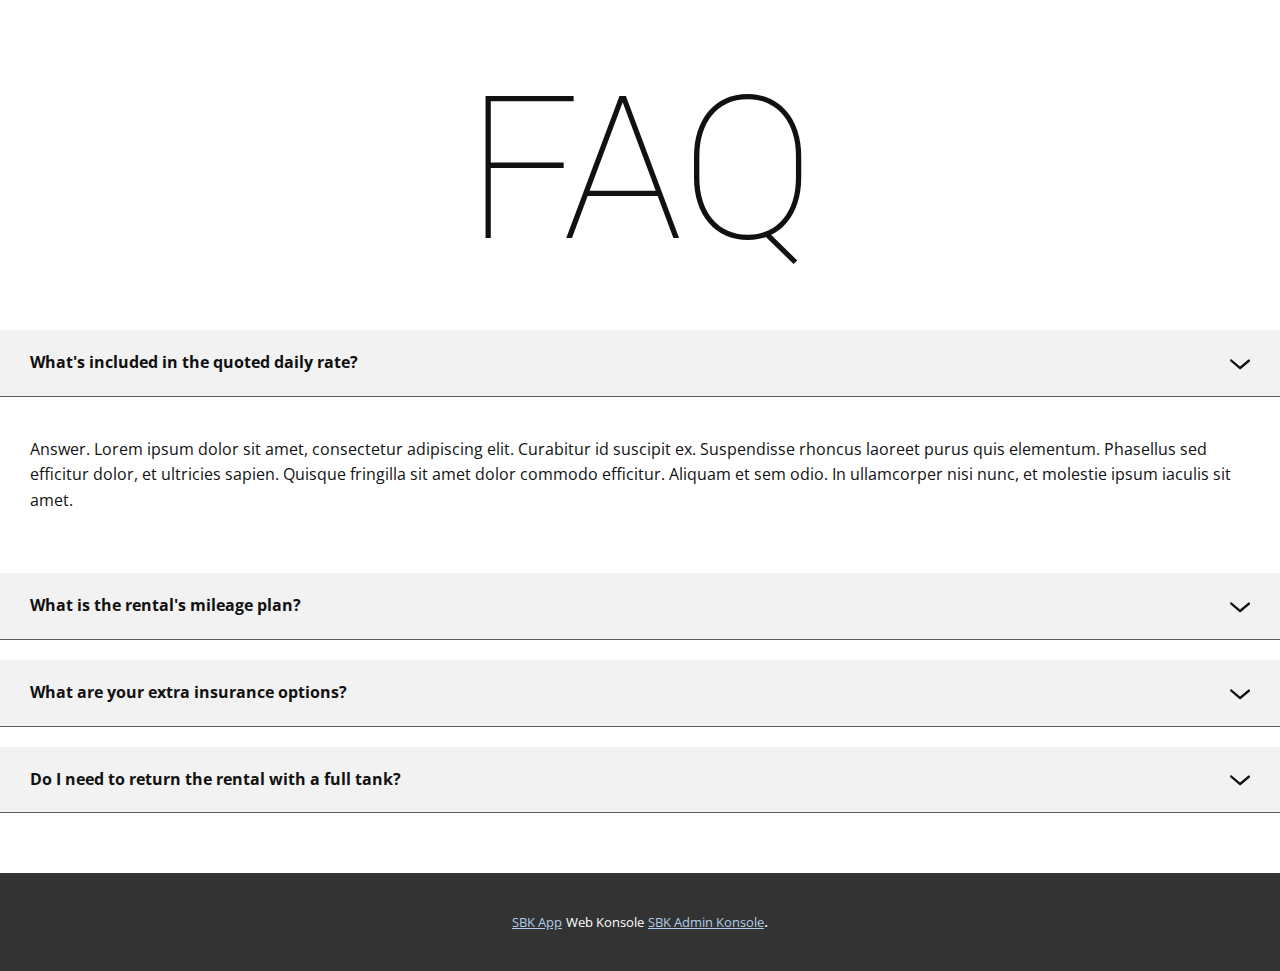
==== faq/index.html @ 0b183281 "update css version" ====
<!DOCTYPE html>
<html style="font-size: 16px;">
  <head>
    <meta name="viewport" content="width=device-width, initial-scale=1.0">
    <meta charset="utf-8">
    <meta name="keywords" content="faq">
    <meta name="description" content="">
    <meta name="page_type" content="np-template-header-footer-from-plugin">
    <title>SBK Faq</title>
    <link rel="stylesheet" href="nicepage.css" media="screen">
    <script class="u-script" type="text/javascript" src="jquery-1.9.1.min.js" defer=""></script>
    <script class="u-script" type="text/javascript" src="nicepage.js" defer=""></script>
    <link id="u-theme-google-font" rel="stylesheet" href="https://fonts.googleapis.com/css?family=Roboto:100,100i,300,300i,400,400i,500,500i,700,700i,900,900i|Open+Sans:300,300i,400,400i,600,600i,700,700i,800,800i">
    <style class="u-style">.u-section-2 .u-sheet-1 {
  min-height: 864px;
}
.u-section-2 .u-text-1 {
  font-size: 12.5rem;
  background-image: none;
  text-transform: uppercase;
  font-weight: 100;
  width: 570px;
  margin: 60px auto 0;
}
.u-section-2 .u-accordion-1 {
  margin: 50px 0 60px auto;
}
.u-section-2 .u-accordion-link-1 {
  font-weight: 700;
  padding: 20px 30px;
}
.u-section-2 .u-icon-1 {
  height: 20px;
  width: 20px;
  background-image: none;
}
.u-section-2 .u-accordion-pane-1 {
  min-height: 150px;
}
.u-section-2 .u-container-layout-1 {
  padding: 20px 30px;
}
.u-section-2 .u-accordion-link-2 {
  font-weight: 700;
  padding: 20px 30px;
}
.u-section-2 .u-icon-2 {
  height: 20px;
  width: 20px;
  background-image: none;
}
.u-section-2 .u-accordion-pane-2 {
  min-height: 150px;
}
.u-section-2 .u-container-layout-2 {
  padding: 20px 30px;
}
.u-section-2 .u-accordion-link-3 {
  font-weight: 700;
  padding: 20px 30px;
}
.u-section-2 .u-icon-3 {
  height: 20px;
  width: 20px;
  background-image: none;
}
.u-section-2 .u-accordion-pane-3 {
  min-height: 150px;
}
.u-section-2 .u-container-layout-3 {
  padding: 20px 30px;
}
.u-section-2 .u-accordion-link-4 {
  font-weight: 700;
  padding: 20px 30px;
}
.u-section-2 .u-icon-4 {
  height: 20px;
  width: 20px;
  background-image: none;
}
.u-section-2 .u-accordion-pane-4 {
  min-height: 150px;
}
.u-section-2 .u-container-layout-4 {
  padding: 20px 30px;
}
@media (max-width: 1199px) {
  .u-section-2 .u-accordion-1 {
    margin-right: initial;
    margin-left: initial;
  }
}
@media (max-width: 767px) {
  .u-section-2 .u-text-1 {
    width: 540px;
  }
  .u-section-2 .u-container-layout-1 {
    padding-left: 10px;
    padding-right: 10px;
  }
  .u-section-2 .u-container-layout-2 {
    padding-left: 10px;
    padding-right: 10px;
  }
  .u-section-2 .u-container-layout-3 {
    padding-left: 10px;
    padding-right: 10px;
  }
  .u-section-2 .u-container-layout-4 {
    padding-left: 10px;
    padding-right: 10px;
  }
}
@media (max-width: 575px) {
  .u-section-2 .u-text-1 {
    font-size: 4.5rem;
    width: 340px;
  }
}</style>
    
    <script type="application/ld+json">{
		"@context": "http://schema.org",
		"@type": "Organization",
		"name": "",
		"url": "https://sbk-events.github.io/support/faq/index.html"
}</script>
    <meta property="og:title" content="Page 3">
    <meta property="og:type" content="website">
    <meta name="theme-color" content="#478ac9">
    <link rel="canonical" href="https://sbk-events.github.io/support/faq/index.html">
    <meta property="og:url" content="https://sbk-events.github.io/support/faq/index.html">
  
</head>
  <body class="u-body">
    
    <section class="u-align-center u-clearfix u-section-2" id="carousel_5a21">
      <div class="u-clearfix #u-sheet u-valign-middle u-sheet-1">
        <h2 class="u-text u-text-1">faq</h2>
        <div class="u-accordion u-expanded-width u-faq u-spacing-20 u-accordion-1">
          <div class="u-accordion-item">
            <a class="active u-accordion-link u-active-grey-5 u-border-1 u-border-active-palette-5-dark-2 u-border-hover-palette-5-dark-2 u-border-no-left u-border-no-right u-border-no-top u-border-palette-5-dark-2 u-button-style u-grey-5 u-text-body-color u-accordion-link-1" id="link-accordion-6327" aria-controls="accordion-6327" aria-selected="true">
              <span class="u-accordion-link-text">What's included in the quoted daily rate?</span><span class="u-accordion-link-icon u-icon u-icon-circle u-text-palette-1-base u-icon-1"><svg class="u-svg-link" preserveAspectRatio="xMidYMin slice" viewBox="0 0 16 16" style=""><use xlink:href="#svg-2c6d"></use></svg><svg class="u-svg-content" viewBox="0 0 16 16" x="0px" y="0px" id="svg-2c6d" style=""><path d="M8,10.7L1.6,5.3c-0.4-0.4-1-0.4-1.3,0c-0.4,0.4-0.4,0.9,0,1.3l7.2,6.1c0.1,0.1,0.4,0.2,0.6,0.2s0.4-0.1,0.6-0.2l7.1-6
	c0.4-0.4,0.4-0.9,0-1.3c-0.4-0.4-1-0.4-1.3,0L8,10.7z"></path></svg></span>
            </a>
            <div class="u-accordion-active u-accordion-pane u-container-style u-accordion-pane-1" id="accordion-6327" aria-labelledby="link-accordion-6327">
              <div class="u-container-layout u-container-layout-1">
                <div class="fr-view u-clearfix u-rich-text u-text">
                  <p>Answer. Lorem ipsum dolor sit amet, consectetur adipiscing elit. Curabitur id suscipit ex. Suspendisse rhoncus laoreet purus quis elementum. Phasellus sed efficitur dolor, et ultricies sapien. Quisque fringilla sit amet dolor commodo efficitur. Aliquam et sem odio. In ullamcorper nisi nunc, et molestie ipsum iaculis sit amet.</p>
                </div>
              </div>
            </div>
          </div>
          <div class="u-accordion-item">
            <a class="u-accordion-link u-active-grey-5 u-border-1 u-border-active-palette-5-dark-2 u-border-hover-palette-5-dark-2 u-border-no-left u-border-no-right u-border-no-top u-border-palette-5-dark-2 u-button-style u-grey-5 u-text-body-color u-accordion-link-2" id="link-accordion-4aab" aria-controls="accordion-4aab" aria-selected="false">
              <span class="u-accordion-link-text">What is the rental's mileage plan?</span><span class="u-accordion-link-icon u-icon u-icon-circle u-text-palette-1-base u-icon-2"><svg class="u-svg-link" preserveAspectRatio="xMidYMin slice" viewBox="0 0 16 16" style=""><use xlink:href="#svg-937a"></use></svg><svg class="u-svg-content" viewBox="0 0 16 16" x="0px" y="0px" id="svg-937a" style=""><path d="M8,10.7L1.6,5.3c-0.4-0.4-1-0.4-1.3,0c-0.4,0.4-0.4,0.9,0,1.3l7.2,6.1c0.1,0.1,0.4,0.2,0.6,0.2s0.4-0.1,0.6-0.2l7.1-6
	c0.4-0.4,0.4-0.9,0-1.3c-0.4-0.4-1-0.4-1.3,0L8,10.7z"></path></svg></span>
            </a>
            <div class="u-accordion-pane u-container-style u-accordion-pane-2" id="accordion-4aab" aria-labelledby="link-accordion-4aab">
              <div class="u-container-layout u-container-layout-2">
                <div class="u-clearfix u-rich-text u-text">
                  <p>Answer. Lorem ipsum dolor sit amet, consectetur adipiscing elit. Curabitur id suscipit ex. Suspendisse rhoncus laoreet purus quis elementum. Phasellus sed efficitur dolor, et ultricies sapien. Quisque fringilla sit amet dolor commodo efficitur. Aliquam et sem odio. In ullamcorper nisi nunc, et molestie ipsum iaculis sit amet.</p>
                </div>
              </div>
            </div>
          </div>
          <div class="u-accordion-item">
            <a class="u-accordion-link u-active-grey-5 u-border-1 u-border-active-palette-5-dark-2 u-border-hover-palette-5-dark-2 u-border-no-left u-border-no-right u-border-no-top u-border-palette-5-dark-2 u-button-style u-grey-5 u-text-body-color u-accordion-link-3" id="link-accordion-eb1f" aria-controls="accordion-eb1f" aria-selected="false">
              <span class="u-accordion-link-text">What are your extra insurance options?</span><span class="u-accordion-link-icon u-icon u-icon-circle u-text-palette-1-base u-icon-3"><svg class="u-svg-link" preserveAspectRatio="xMidYMin slice" viewBox="0 0 16 16" style=""><use xlink:href="#svg-4086"></use></svg><svg class="u-svg-content" viewBox="0 0 16 16" x="0px" y="0px" id="svg-4086" style=""><path d="M8,10.7L1.6,5.3c-0.4-0.4-1-0.4-1.3,0c-0.4,0.4-0.4,0.9,0,1.3l7.2,6.1c0.1,0.1,0.4,0.2,0.6,0.2s0.4-0.1,0.6-0.2l7.1-6
	c0.4-0.4,0.4-0.9,0-1.3c-0.4-0.4-1-0.4-1.3,0L8,10.7z"></path></svg></span>
            </a>
            <div class="u-accordion-pane u-container-style u-accordion-pane-3" id="accordion-eb1f" aria-labelledby="link-accordion-eb1f">
              <div class="u-container-layout u-container-layout-3">
                <div class="fr-view u-clearfix u-rich-text u-text">
                  <p>Answer. Lorem ipsum dolor sit amet, consectetur adipiscing elit. Curabitur id suscipit ex. Suspendisse rhoncus laoreet purus quis elementum. Phasellus sed efficitur dolor, et ultricies sapien. Quisque fringilla sit amet dolor commodo efficitur. Aliquam et sem odio. In ullamcorper nisi nunc, et molestie ipsum iaculis sit amet.</p>
                </div>
              </div>
            </div>
          </div>
          <div class="u-accordion-item u-expanded-width">
            <a class="u-accordion-link u-active-grey-5 u-border-1 u-border-active-palette-5-dark-2 u-border-hover-palette-5-dark-2 u-border-no-left u-border-no-right u-border-no-top u-border-palette-5-dark-2 u-button-style u-grey-5 u-text-body-color u-accordion-link-4" id="link-accordion-eb1f" aria-controls="accordion-eb1f" aria-selected="false">
              <span class="u-accordion-link-text">Do I need to return the rental with a full tank?</span><span class="u-accordion-link-icon u-icon u-icon-circle u-text-palette-1-base u-icon-4"><svg class="u-svg-link" preserveAspectRatio="xMidYMin slice" viewBox="0 0 16 16" style=""><use xlink:href="#svg-df61"></use></svg><svg class="u-svg-content" viewBox="0 0 16 16" x="0px" y="0px" id="svg-df61" style=""><path d="M8,10.7L1.6,5.3c-0.4-0.4-1-0.4-1.3,0c-0.4,0.4-0.4,0.9,0,1.3l7.2,6.1c0.1,0.1,0.4,0.2,0.6,0.2s0.4-0.1,0.6-0.2l7.1-6
	c0.4-0.4,0.4-0.9,0-1.3c-0.4-0.4-1-0.4-1.3,0L8,10.7z"></path></svg></span>
            </a>
            <div class="u-accordion-pane u-container-style u-accordion-pane-4" id="accordion-eb1f" aria-labelledby="link-accordion-eb1f">
              <div class="u-container-layout u-container-layout-4">
                <div class="fr-view u-clearfix u-rich-text u-text">
                  <p>Answer. Lorem ipsum dolor sit amet, consectetur adipiscing elit. Curabitur id suscipit ex. Suspendisse rhoncus laoreet purus quis elementum. Phasellus sed efficitur dolor, et ultricies sapien. Quisque fringilla sit amet dolor commodo efficitur. Aliquam et sem odio. In ullamcorper nisi nunc, et molestie ipsum iaculis sit amet.</p>
                </div>
              </div>
            </div>
          </div>
        </div>
      </div>
    </section>
    
    
    <section class="u-backlink u-clearfix u-grey-80">
      <a class="u-link" href="https://sbk-events.gituhb.io/support" target="_blank">
        <span>SBK App</span>
      </a>
      <p class="u-text">
        <span>Web Konsole</span>
      </p>
      <a class="u-link" href="https://sbk-events.gituhb.io/admin/#/" target="_blank">
        <span>SBK Admin Konsole</span>
      </a>. 
    </section>
  </body>
</html>
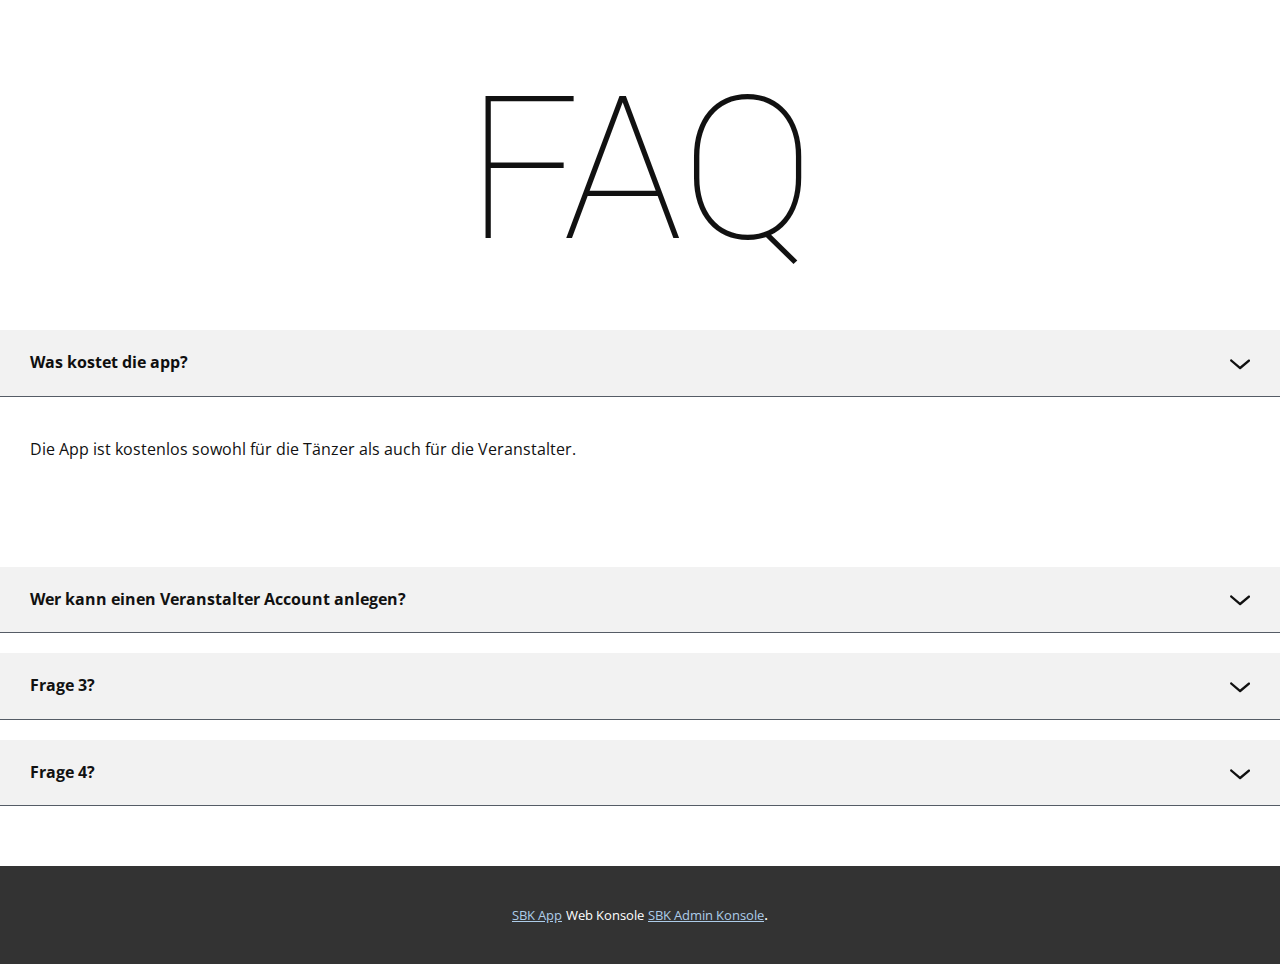
==== commit 644c7918: "update fragen" ====
--- a/faq/index.html
+++ b/faq/index.html
@@ -140,33 +140,33 @@
         <div class="u-accordion u-expanded-width u-faq u-spacing-20 u-accordion-1">
           <div class="u-accordion-item">
             <a class="active u-accordion-link u-active-grey-5 u-border-1 u-border-active-palette-5-dark-2 u-border-hover-palette-5-dark-2 u-border-no-left u-border-no-right u-border-no-top u-border-palette-5-dark-2 u-button-style u-grey-5 u-text-body-color u-accordion-link-1" id="link-accordion-6327" aria-controls="accordion-6327" aria-selected="true">
-              <span class="u-accordion-link-text">What's included in the quoted daily rate?</span><span class="u-accordion-link-icon u-icon u-icon-circle u-text-palette-1-base u-icon-1"><svg class="u-svg-link" preserveAspectRatio="xMidYMin slice" viewBox="0 0 16 16" style=""><use xlink:href="#svg-2c6d"></use></svg><svg class="u-svg-content" viewBox="0 0 16 16" x="0px" y="0px" id="svg-2c6d" style=""><path d="M8,10.7L1.6,5.3c-0.4-0.4-1-0.4-1.3,0c-0.4,0.4-0.4,0.9,0,1.3l7.2,6.1c0.1,0.1,0.4,0.2,0.6,0.2s0.4-0.1,0.6-0.2l7.1-6
+              <span class="u-accordion-link-text">Was kostet die app?</span><span class="u-accordion-link-icon u-icon u-icon-circle u-text-palette-1-base u-icon-1"><svg class="u-svg-link" preserveAspectRatio="xMidYMin slice" viewBox="0 0 16 16" style=""><use xlink:href="#svg-2c6d"></use></svg><svg class="u-svg-content" viewBox="0 0 16 16" x="0px" y="0px" id="svg-2c6d" style=""><path d="M8,10.7L1.6,5.3c-0.4-0.4-1-0.4-1.3,0c-0.4,0.4-0.4,0.9,0,1.3l7.2,6.1c0.1,0.1,0.4,0.2,0.6,0.2s0.4-0.1,0.6-0.2l7.1-6
 	c0.4-0.4,0.4-0.9,0-1.3c-0.4-0.4-1-0.4-1.3,0L8,10.7z"></path></svg></span>
             </a>
             <div class="u-accordion-active u-accordion-pane u-container-style u-accordion-pane-1" id="accordion-6327" aria-labelledby="link-accordion-6327">
               <div class="u-container-layout u-container-layout-1">
                 <div class="fr-view u-clearfix u-rich-text u-text">
-                  <p>Answer. Lorem ipsum dolor sit amet, consectetur adipiscing elit. Curabitur id suscipit ex. Suspendisse rhoncus laoreet purus quis elementum. Phasellus sed efficitur dolor, et ultricies sapien. Quisque fringilla sit amet dolor commodo efficitur. Aliquam et sem odio. In ullamcorper nisi nunc, et molestie ipsum iaculis sit amet.</p>
+                  <p>Die App ist kostenlos sowohl für die Tänzer als auch für die Veranstalter.</p>
                 </div>
               </div>
             </div>
           </div>
           <div class="u-accordion-item">
             <a class="u-accordion-link u-active-grey-5 u-border-1 u-border-active-palette-5-dark-2 u-border-hover-palette-5-dark-2 u-border-no-left u-border-no-right u-border-no-top u-border-palette-5-dark-2 u-button-style u-grey-5 u-text-body-color u-accordion-link-2" id="link-accordion-4aab" aria-controls="accordion-4aab" aria-selected="false">
-              <span class="u-accordion-link-text">What is the rental's mileage plan?</span><span class="u-accordion-link-icon u-icon u-icon-circle u-text-palette-1-base u-icon-2"><svg class="u-svg-link" preserveAspectRatio="xMidYMin slice" viewBox="0 0 16 16" style=""><use xlink:href="#svg-937a"></use></svg><svg class="u-svg-content" viewBox="0 0 16 16" x="0px" y="0px" id="svg-937a" style=""><path d="M8,10.7L1.6,5.3c-0.4-0.4-1-0.4-1.3,0c-0.4,0.4-0.4,0.9,0,1.3l7.2,6.1c0.1,0.1,0.4,0.2,0.6,0.2s0.4-0.1,0.6-0.2l7.1-6
+              <span class="u-accordion-link-text">Wer kann einen Veranstalter Account anlegen?</span><span class="u-accordion-link-icon u-icon u-icon-circle u-text-palette-1-base u-icon-2"><svg class="u-svg-link" preserveAspectRatio="xMidYMin slice" viewBox="0 0 16 16" style=""><use xlink:href="#svg-937a"></use></svg><svg class="u-svg-content" viewBox="0 0 16 16" x="0px" y="0px" id="svg-937a" style=""><path d="M8,10.7L1.6,5.3c-0.4-0.4-1-0.4-1.3,0c-0.4,0.4-0.4,0.9,0,1.3l7.2,6.1c0.1,0.1,0.4,0.2,0.6,0.2s0.4-0.1,0.6-0.2l7.1-6
 	c0.4-0.4,0.4-0.9,0-1.3c-0.4-0.4-1-0.4-1.3,0L8,10.7z"></path></svg></span>
             </a>
             <div class="u-accordion-pane u-container-style u-accordion-pane-2" id="accordion-4aab" aria-labelledby="link-accordion-4aab">
               <div class="u-container-layout u-container-layout-2">
                 <div class="u-clearfix u-rich-text u-text">
-                  <p>Answer. Lorem ipsum dolor sit amet, consectetur adipiscing elit. Curabitur id suscipit ex. Suspendisse rhoncus laoreet purus quis elementum. Phasellus sed efficitur dolor, et ultricies sapien. Quisque fringilla sit amet dolor commodo efficitur. Aliquam et sem odio. In ullamcorper nisi nunc, et molestie ipsum iaculis sit amet.</p>
+                  <p>Jeder der eine Veranstaltung organizieren will, sei das ein Open Air Party, ein Kizimba Workshop, Sasla Festival oder Rueda Flashmob. Hauptsätzlich Kunst und Kultur!</p>
                 </div>
               </div>
             </div>
           </div>
           <div class="u-accordion-item">
             <a class="u-accordion-link u-active-grey-5 u-border-1 u-border-active-palette-5-dark-2 u-border-hover-palette-5-dark-2 u-border-no-left u-border-no-right u-border-no-top u-border-palette-5-dark-2 u-button-style u-grey-5 u-text-body-color u-accordion-link-3" id="link-accordion-eb1f" aria-controls="accordion-eb1f" aria-selected="false">
-              <span class="u-accordion-link-text">What are your extra insurance options?</span><span class="u-accordion-link-icon u-icon u-icon-circle u-text-palette-1-base u-icon-3"><svg class="u-svg-link" preserveAspectRatio="xMidYMin slice" viewBox="0 0 16 16" style=""><use xlink:href="#svg-4086"></use></svg><svg class="u-svg-content" viewBox="0 0 16 16" x="0px" y="0px" id="svg-4086" style=""><path d="M8,10.7L1.6,5.3c-0.4-0.4-1-0.4-1.3,0c-0.4,0.4-0.4,0.9,0,1.3l7.2,6.1c0.1,0.1,0.4,0.2,0.6,0.2s0.4-0.1,0.6-0.2l7.1-6
+              <span class="u-accordion-link-text">Frage 3?</span><span class="u-accordion-link-icon u-icon u-icon-circle u-text-palette-1-base u-icon-3"><svg class="u-svg-link" preserveAspectRatio="xMidYMin slice" viewBox="0 0 16 16" style=""><use xlink:href="#svg-4086"></use></svg><svg class="u-svg-content" viewBox="0 0 16 16" x="0px" y="0px" id="svg-4086" style=""><path d="M8,10.7L1.6,5.3c-0.4-0.4-1-0.4-1.3,0c-0.4,0.4-0.4,0.9,0,1.3l7.2,6.1c0.1,0.1,0.4,0.2,0.6,0.2s0.4-0.1,0.6-0.2l7.1-6
 	c0.4-0.4,0.4-0.9,0-1.3c-0.4-0.4-1-0.4-1.3,0L8,10.7z"></path></svg></span>
             </a>
             <div class="u-accordion-pane u-container-style u-accordion-pane-3" id="accordion-eb1f" aria-labelledby="link-accordion-eb1f">
@@ -179,7 +179,7 @@
           </div>
           <div class="u-accordion-item u-expanded-width">
             <a class="u-accordion-link u-active-grey-5 u-border-1 u-border-active-palette-5-dark-2 u-border-hover-palette-5-dark-2 u-border-no-left u-border-no-right u-border-no-top u-border-palette-5-dark-2 u-button-style u-grey-5 u-text-body-color u-accordion-link-4" id="link-accordion-eb1f" aria-controls="accordion-eb1f" aria-selected="false">
-              <span class="u-accordion-link-text">Do I need to return the rental with a full tank?</span><span class="u-accordion-link-icon u-icon u-icon-circle u-text-palette-1-base u-icon-4"><svg class="u-svg-link" preserveAspectRatio="xMidYMin slice" viewBox="0 0 16 16" style=""><use xlink:href="#svg-df61"></use></svg><svg class="u-svg-content" viewBox="0 0 16 16" x="0px" y="0px" id="svg-df61" style=""><path d="M8,10.7L1.6,5.3c-0.4-0.4-1-0.4-1.3,0c-0.4,0.4-0.4,0.9,0,1.3l7.2,6.1c0.1,0.1,0.4,0.2,0.6,0.2s0.4-0.1,0.6-0.2l7.1-6
+              <span class="u-accordion-link-text">Frage 4?</span><span class="u-accordion-link-icon u-icon u-icon-circle u-text-palette-1-base u-icon-4"><svg class="u-svg-link" preserveAspectRatio="xMidYMin slice" viewBox="0 0 16 16" style=""><use xlink:href="#svg-df61"></use></svg><svg class="u-svg-content" viewBox="0 0 16 16" x="0px" y="0px" id="svg-df61" style=""><path d="M8,10.7L1.6,5.3c-0.4-0.4-1-0.4-1.3,0c-0.4,0.4-0.4,0.9,0,1.3l7.2,6.1c0.1,0.1,0.4,0.2,0.6,0.2s0.4-0.1,0.6-0.2l7.1-6
 	c0.4-0.4,0.4-0.9,0-1.3c-0.4-0.4-1-0.4-1.3,0L8,10.7z"></path></svg></span>
             </a>
             <div class="u-accordion-pane u-container-style u-accordion-pane-4" id="accordion-eb1f" aria-labelledby="link-accordion-eb1f">
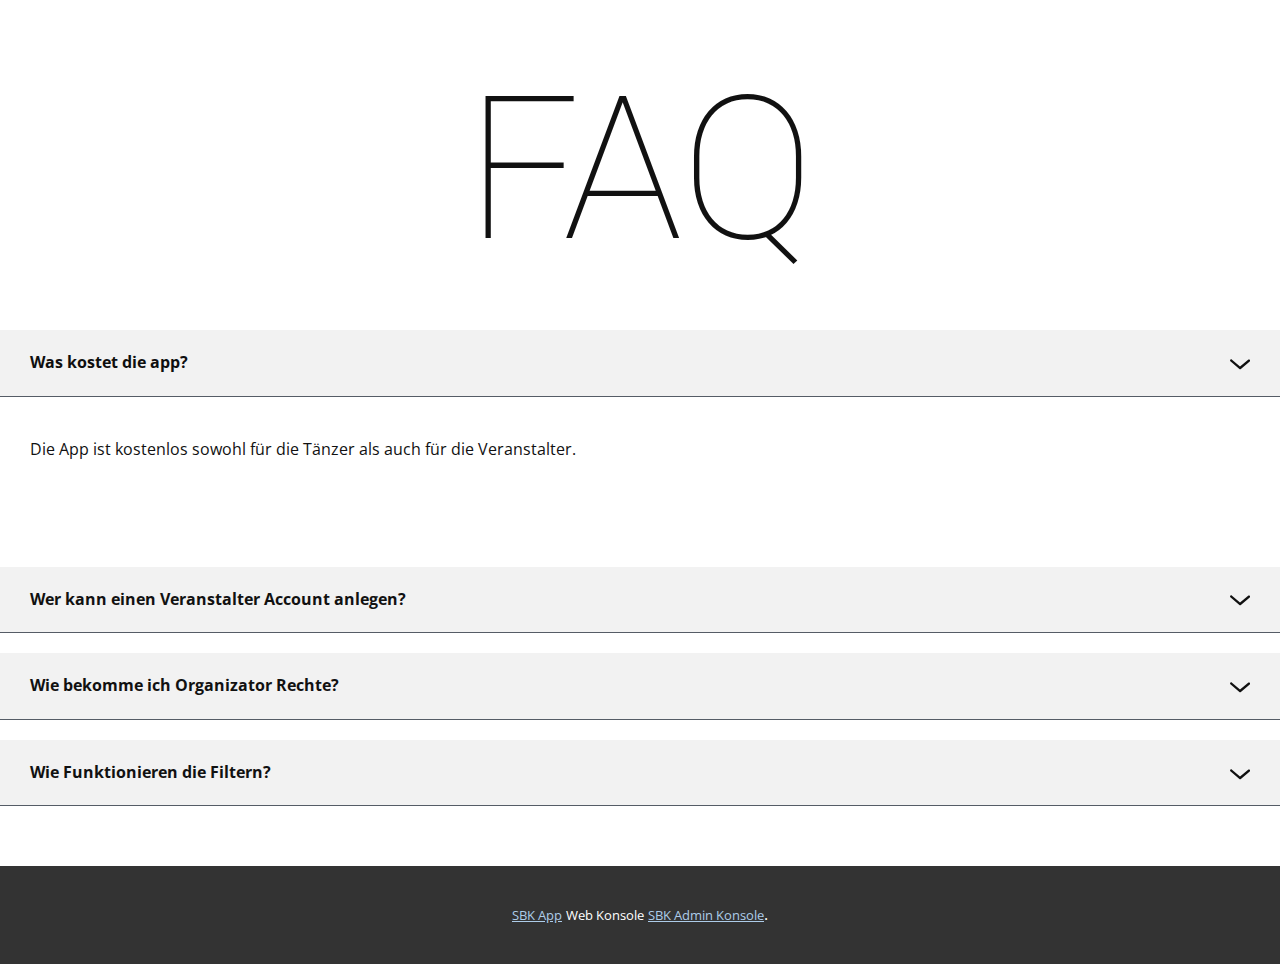
==== commit 88b64a7c: "added faqs" ====
--- a/faq/index.html
+++ b/faq/index.html
@@ -166,26 +166,27 @@
           </div>
           <div class="u-accordion-item">
             <a class="u-accordion-link u-active-grey-5 u-border-1 u-border-active-palette-5-dark-2 u-border-hover-palette-5-dark-2 u-border-no-left u-border-no-right u-border-no-top u-border-palette-5-dark-2 u-button-style u-grey-5 u-text-body-color u-accordion-link-3" id="link-accordion-eb1f" aria-controls="accordion-eb1f" aria-selected="false">
-              <span class="u-accordion-link-text">Frage 3?</span><span class="u-accordion-link-icon u-icon u-icon-circle u-text-palette-1-base u-icon-3"><svg class="u-svg-link" preserveAspectRatio="xMidYMin slice" viewBox="0 0 16 16" style=""><use xlink:href="#svg-4086"></use></svg><svg class="u-svg-content" viewBox="0 0 16 16" x="0px" y="0px" id="svg-4086" style=""><path d="M8,10.7L1.6,5.3c-0.4-0.4-1-0.4-1.3,0c-0.4,0.4-0.4,0.9,0,1.3l7.2,6.1c0.1,0.1,0.4,0.2,0.6,0.2s0.4-0.1,0.6-0.2l7.1-6
+              <span class="u-accordion-link-text">Wie bekomme ich Organizator Rechte?</span><span class="u-accordion-link-icon u-icon u-icon-circle u-text-palette-1-base u-icon-3"><svg class="u-svg-link" preserveAspectRatio="xMidYMin slice" viewBox="0 0 16 16" style=""><use xlink:href="#svg-4086"></use></svg><svg class="u-svg-content" viewBox="0 0 16 16" x="0px" y="0px" id="svg-4086" style=""><path d="M8,10.7L1.6,5.3c-0.4-0.4-1-0.4-1.3,0c-0.4,0.4-0.4,0.9,0,1.3l7.2,6.1c0.1,0.1,0.4,0.2,0.6,0.2s0.4-0.1,0.6-0.2l7.1-6
 	c0.4-0.4,0.4-0.9,0-1.3c-0.4-0.4-1-0.4-1.3,0L8,10.7z"></path></svg></span>
             </a>
             <div class="u-accordion-pane u-container-style u-accordion-pane-3" id="accordion-eb1f" aria-labelledby="link-accordion-eb1f">
               <div class="u-container-layout u-container-layout-3">
                 <div class="fr-view u-clearfix u-rich-text u-text">
-                  <p>Answer. Lorem ipsum dolor sit amet, consectetur adipiscing elit. Curabitur id suscipit ex. Suspendisse rhoncus laoreet purus quis elementum. Phasellus sed efficitur dolor, et ultricies sapien. Quisque fringilla sit amet dolor commodo efficitur. Aliquam et sem odio. In ullamcorper nisi nunc, et molestie ipsum iaculis sit amet.</p>
+                  <p>Nach Anmeldung, in der Landingseite eine organizator Anfrage stellen und eine Whatsapp message oder eine email an sbk.events.de@gmail.com senden um das Prozess zu beschleunigen.</p>
                 </div>
               </div>
             </div>
           </div>
           <div class="u-accordion-item u-expanded-width">
             <a class="u-accordion-link u-active-grey-5 u-border-1 u-border-active-palette-5-dark-2 u-border-hover-palette-5-dark-2 u-border-no-left u-border-no-right u-border-no-top u-border-palette-5-dark-2 u-button-style u-grey-5 u-text-body-color u-accordion-link-4" id="link-accordion-eb1f" aria-controls="accordion-eb1f" aria-selected="false">
-              <span class="u-accordion-link-text">Frage 4?</span><span class="u-accordion-link-icon u-icon u-icon-circle u-text-palette-1-base u-icon-4"><svg class="u-svg-link" preserveAspectRatio="xMidYMin slice" viewBox="0 0 16 16" style=""><use xlink:href="#svg-df61"></use></svg><svg class="u-svg-content" viewBox="0 0 16 16" x="0px" y="0px" id="svg-df61" style=""><path d="M8,10.7L1.6,5.3c-0.4-0.4-1-0.4-1.3,0c-0.4,0.4-0.4,0.9,0,1.3l7.2,6.1c0.1,0.1,0.4,0.2,0.6,0.2s0.4-0.1,0.6-0.2l7.1-6
+              <span class="u-accordion-link-text">Wie Funktionieren die Filtern?</span><span class="u-accordion-link-icon u-icon u-icon-circle u-text-palette-1-base u-icon-4"><svg class="u-svg-link" preserveAspectRatio="xMidYMin slice" viewBox="0 0 16 16" style=""><use xlink:href="#svg-df61"></use></svg><svg class="u-svg-content" viewBox="0 0 16 16" x="0px" y="0px" id="svg-df61" style=""><path d="M8,10.7L1.6,5.3c-0.4-0.4-1-0.4-1.3,0c-0.4,0.4-0.4,0.9,0,1.3l7.2,6.1c0.1,0.1,0.4,0.2,0.6,0.2s0.4-0.1,0.6-0.2l7.1-6
 	c0.4-0.4,0.4-0.9,0-1.3c-0.4-0.4-1-0.4-1.3,0L8,10.7z"></path></svg></span>
             </a>
             <div class="u-accordion-pane u-container-style u-accordion-pane-4" id="accordion-eb1f" aria-labelledby="link-accordion-eb1f">
               <div class="u-container-layout u-container-layout-4">
                 <div class="fr-view u-clearfix u-rich-text u-text">
-                  <p>Answer. Lorem ipsum dolor sit amet, consectetur adipiscing elit. Curabitur id suscipit ex. Suspendisse rhoncus laoreet purus quis elementum. Phasellus sed efficitur dolor, et ultricies sapien. Quisque fringilla sit amet dolor commodo efficitur. Aliquam et sem odio. In ullamcorper nisi nunc, et molestie ipsum iaculis sit amet.</p>
+                  <p>Die Filtern sind exlusiv also z.B: wenn ich eine Stadt auswähle sehe ich nur Veranstaltungen die in dort stattfinden. eine mögliche Filter Kombination wäre Salsa Party in Nürnberg. oder Bachata festival. Oder Kizomba Workshop Mittelstufe München.</p>
+                  <p>Wenn nicht zufrieden mit dem Ergebnise einfach zurücksetzen und mit wenigere Filter anfangen.</p>
                 </div>
               </div>
             </div>
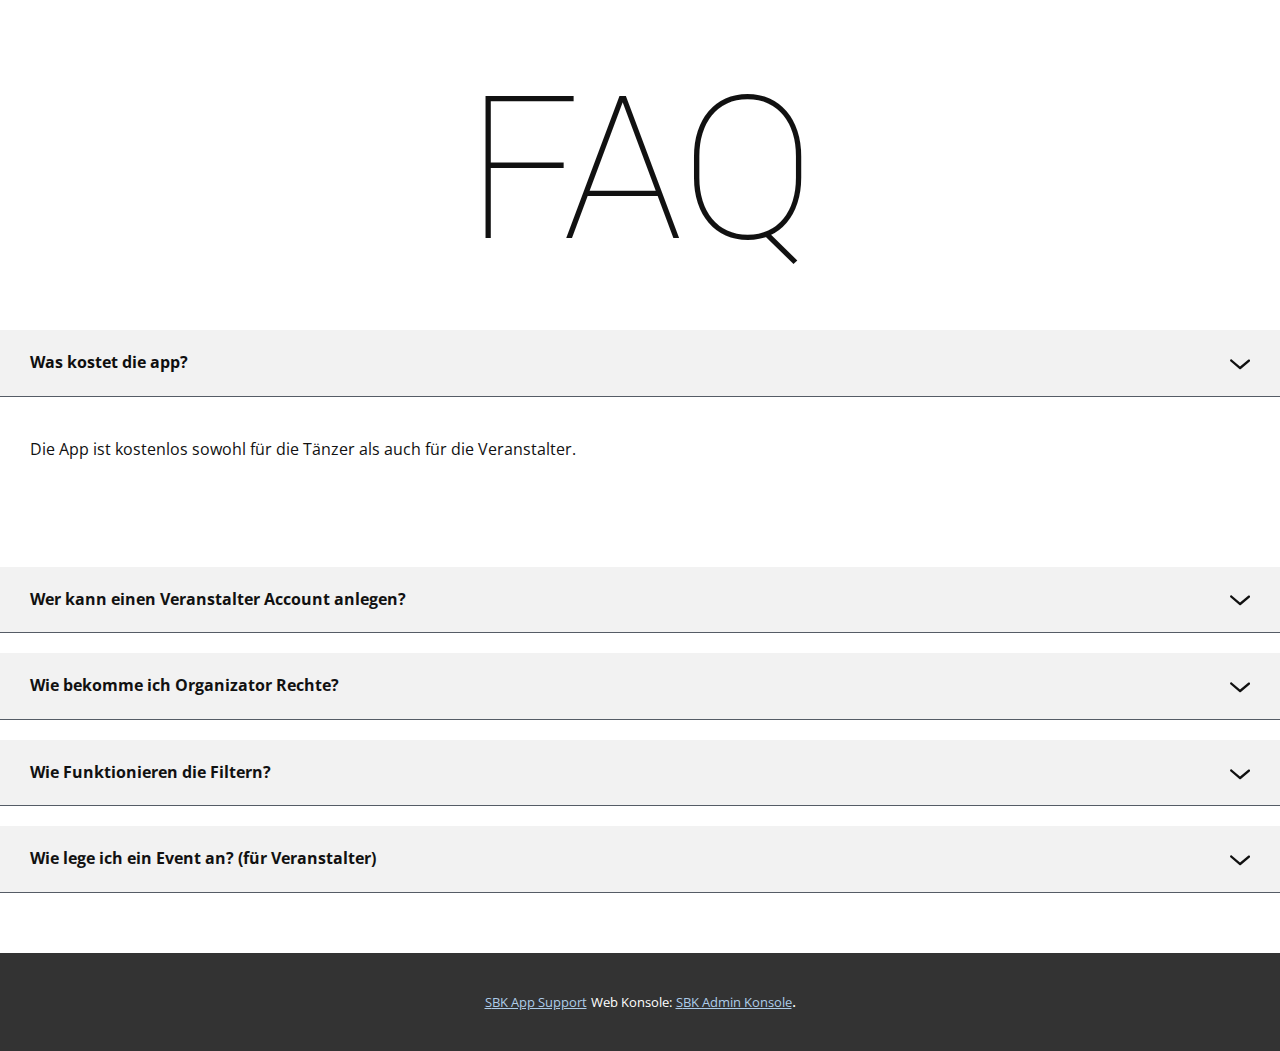
==== commit 9c824c15: "added faqs" ====
--- a/faq/index.html
+++ b/faq/index.html
@@ -185,23 +185,35 @@
             <div class="u-accordion-pane u-container-style u-accordion-pane-4" id="accordion-eb1f" aria-labelledby="link-accordion-eb1f">
               <div class="u-container-layout u-container-layout-4">
                 <div class="fr-view u-clearfix u-rich-text u-text">
-                  <p>Die Filtern sind exlusiv also z.B: wenn ich eine Stadt auswähle sehe ich nur Veranstaltungen die in dort stattfinden. eine mögliche Filter Kombination wäre Salsa Party in Nürnberg. oder Bachata festival. Oder Kizomba Workshop Mittelstufe München.</p>
+                  <p>Die Filtern sind exlusiv also z.B: wenn ich eine Stadt auswähle sehe ich nur Veranstaltungen die dort stattfinden. Eine mögliche Filter Kombination wäre: Salsa Party in Nürnberg, oder Bachata Festival. Oder: Kizomba Workshop Mittelstufe München.</p>
                   <p>Wenn nicht zufrieden mit dem Ergebnise einfach zurücksetzen und mit wenigere Filter anfangen.</p>
+                </div>
+              </div>
+            </div>
+          </div>
+          <div class="u-accordion-item u-expanded-width">
+            <a class="u-accordion-link u-active-grey-5 u-border-1 u-border-active-palette-5-dark-2 u-border-hover-palette-5-dark-2 u-border-no-left u-border-no-right u-border-no-top u-border-palette-5-dark-2 u-button-style u-grey-5 u-text-body-color u-accordion-link-4" id="link-accordion-eb1f" aria-controls="accordion-eb1f" aria-selected="false">
+              <span class="u-accordion-link-text">Wie lege ich ein Event an? (für Veranstalter)</span><span class="u-accordion-link-icon u-icon u-icon-circle u-text-palette-1-base u-icon-4"><svg class="u-svg-link" preserveAspectRatio="xMidYMin slice" viewBox="0 0 16 16" style=""><use xlink:href="#svg-df61"></use></svg><svg class="u-svg-content" viewBox="0 0 16 16" x="0px" y="0px" id="svg-df61" style=""><path d="M8,10.7L1.6,5.3c-0.4-0.4-1-0.4-1.3,0c-0.4,0.4-0.4,0.9,0,1.3l7.2,6.1c0.1,0.1,0.4,0.2,0.6,0.2s0.4-0.1,0.6-0.2l7.1-6
+	c0.4-0.4,0.4-0.9,0-1.3c-0.4-0.4-1-0.4-1.3,0L8,10.7z"></path></svg></span>
+            </a>
+            <div class="u-accordion-pane u-container-style u-accordion-pane-4" id="accordion-eb1f" aria-labelledby="link-accordion-eb1f">
+              <div class="u-container-layout u-container-layout-4">
+                <div class="fr-view u-clearfix u-rich-text u-text">
+                  <p>Erst einen Organizator Profil und einen Standort anlegen. Nach der Tag- und Uhrzeit Auswahl erscheint die Option eine Termin-Serie anzulegen. Im Feld "Wiederholt sich das Event?", das passende Wiederholung Muster auszuwählen..</p>
+                  <p>Für eine Terminserie ist es möglich, Ausnahmen in dem nächsten Feld zu beantragen. Die Ereignisse in den Tagen mit Ausnahmen werden in der App nicht angezeigt.</p>
                 </div>
               </div>
             </div>
           </div>
         </div>
       </div>
-    </section>
-    
-    
+    </section>  
     <section class="u-backlink u-clearfix u-grey-80">
       <a class="u-link" href="https://sbk-events.gituhb.io/support" target="_blank">
-        <span>SBK App</span>
+        <span>SBK App Support</span>
       </a>
       <p class="u-text">
-        <span>Web Konsole</span>
+        <span>Web Konsole:</span>
       </p>
       <a class="u-link" href="https://sbk-events.gituhb.io/admin/#/" target="_blank">
         <span>SBK Admin Konsole</span>
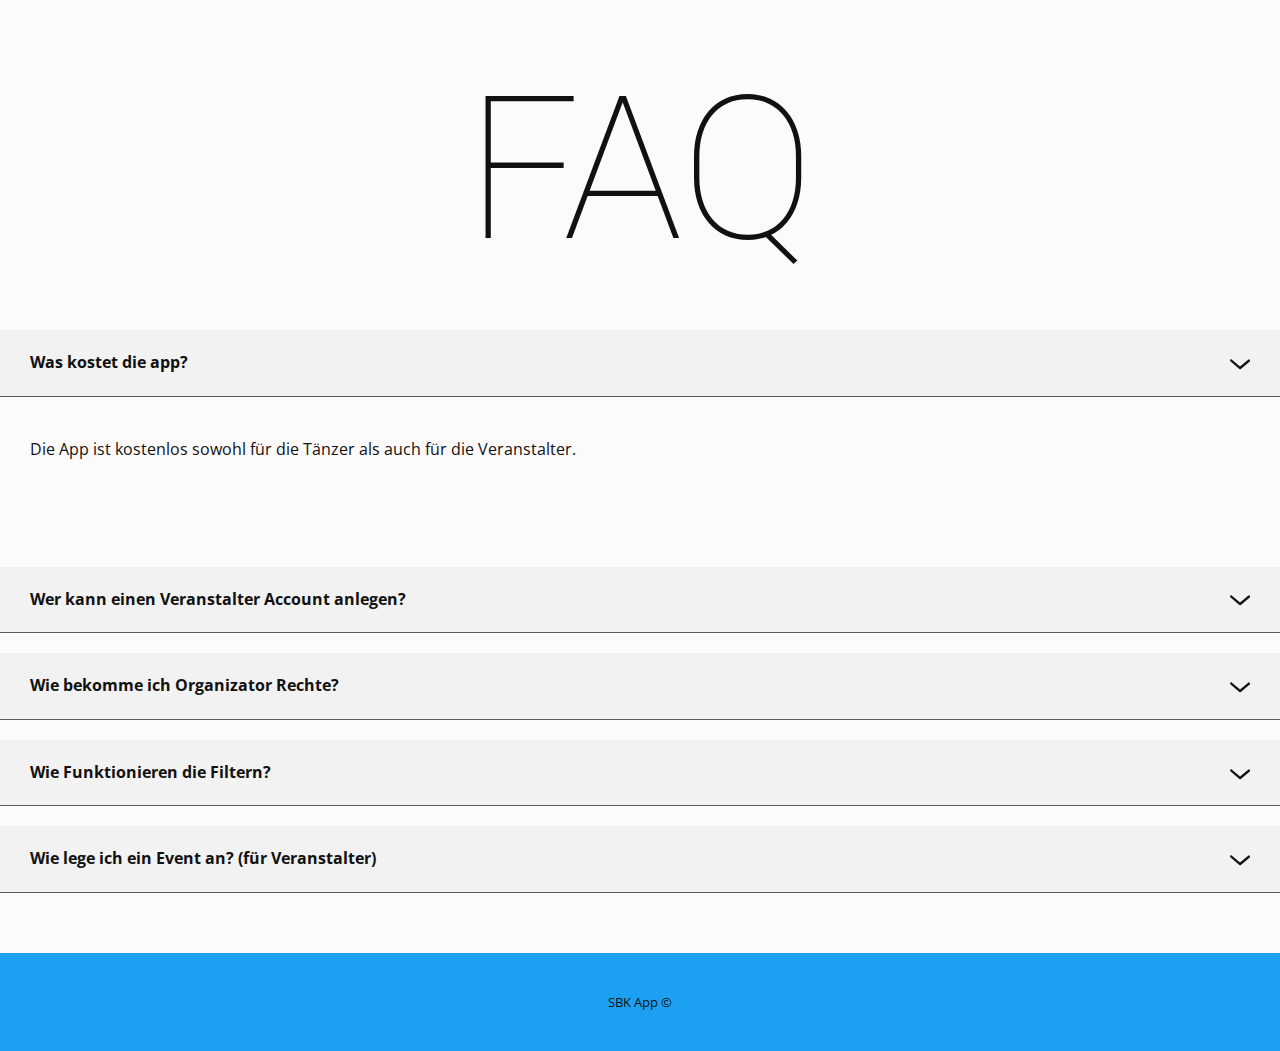
==== commit 4b123df9: "removed links" ====
--- a/faq/index.html
+++ b/faq/index.html
@@ -185,7 +185,7 @@
             <div class="u-accordion-pane u-container-style u-accordion-pane-4" id="accordion-eb1f" aria-labelledby="link-accordion-eb1f">
               <div class="u-container-layout u-container-layout-4">
                 <div class="fr-view u-clearfix u-rich-text u-text">
-                  <p>Die Filtern sind exlusiv also z.B: wenn ich eine Stadt auswähle sehe ich nur Veranstaltungen die dort stattfinden. Eine mögliche Filter Kombination wäre: Salsa Party in Nürnberg, oder Bachata Festival. Oder: Kizomba Workshop Mittelstufe München.</p>
+                  <p>Die Filtern sind exlusiv also z.B: wenn ich eine Stadt auswähle sehe ich nur Veranstaltungen die dort stattfinden. Es ist möglich z.B: Events nur in Nürnberg, Fürth und Erlangen uszuwählen. Eine mögliche Filter Kombination wäre: Salsa Party in Nürnberg, oder Bachata Festival. Oder: Kizomba Workshop Mittelstufe München.</p>
                   <p>Wenn nicht zufrieden mit dem Ergebnise einfach zurücksetzen und mit wenigere Filter anfangen.</p>
                 </div>
               </div>
@@ -199,8 +199,16 @@
             <div class="u-accordion-pane u-container-style u-accordion-pane-4" id="accordion-eb1f" aria-labelledby="link-accordion-eb1f">
               <div class="u-container-layout u-container-layout-4">
                 <div class="fr-view u-clearfix u-rich-text u-text">
-                  <p>Erst einen Organizator Profil und einen Standort anlegen. Nach der Tag- und Uhrzeit Auswahl erscheint die Option eine Termin-Serie anzulegen. Im Feld "Wiederholt sich das Event?", das passende Wiederholung Muster auszuwählen..</p>
+                  <p>Erst ein Organizator Profil und einen Standort anlegen. Nach der Tag- und Uhrzeit Auswahl erscheint die Option eine Termin-Serie anzulegen. Im Feld "Wiederholt sich das Event?", das passende Wiederholung Muster auszuwählen..</p>
                   <p>Für eine Terminserie ist es möglich, Ausnahmen in dem nächsten Feld zu beantragen. Die Ereignisse in den Tagen mit Ausnahmen werden in der App nicht angezeigt.</p>
+                  <p>Event Art, Organizer und Location auswählen. Es können mehrere Musik Richtungen für eine Party oder Festival ausgewählt werden, das macht weniger Sinn für ein Kurs oder Workshop.</p>
+                  <p>Etwas wie: Salsa Bachata Kizomba kurse bei Tanzschule so und so jeden tag... ist verwierrend und nicht informativ für die Tänzer.</p>
+                  <p>Eintritt frei lassen wenn das Event kostenlos ist.</p>
+                  <p>Webseite  solte in der regel mit https:// -- nicht sichere webseiten werden vom Handy nicht geöffnet.</p>
+                  <p>Hashtags in der form #dasisteinhashtag #undeinzweites #superparty</p>
+                  <p>Emojis sind in Beschreibung unterstützt.</p>
+                  <p>Nach senden die Events sind sofort in der App zu sehen.</p>
+                  <p>Wenn das Event nicht sichtbar ist, kontrollieren sie ihre Filter Konfiguration. einfach Filtern zurücksetzen.</p>
                 </div>
               </div>
             </div>
@@ -208,16 +216,10 @@
         </div>
       </div>
     </section>  
-    <section class="u-backlink u-clearfix u-grey-80">
-      <a class="u-link" href="https://sbk-events.gituhb.io/support" target="_blank">
-        <span>SBK App Support</span>
-      </a>
+    <section class="u-backlink u-clearfix u-primary-3">
       <p class="u-text">
-        <span>Web Konsole:</span>
+        <span>SBK App ©</span>
       </p>
-      <a class="u-link" href="https://sbk-events.gituhb.io/admin/#/" target="_blank">
-        <span>SBK Admin Konsole</span>
-      </a>. 
     </section>
   </body>
 </html>--- a/faq/nicepage.css
+++ b/faq/nicepage.css
@@ -19431,7 +19431,7 @@
 }
 .u-body {
   color: #111111;
-  background-color: #ffffff;
+  background-color: #fbf9f9d9;
 }
 /*end-variables color*/
 /*begin-variables font*/
@@ -24277,6 +24277,9 @@
 .u-table-alt-grey-80 tr:nth-child(even) {
   color: #ffffff;
   background-color: #333333;
+}
+.u-primary-3 {
+  background-color: #1DA0F1 !important;
 }
 .u-button-style.u-grey-80,
 .u-button-style.u-grey-80[class*="u-border-"] {
